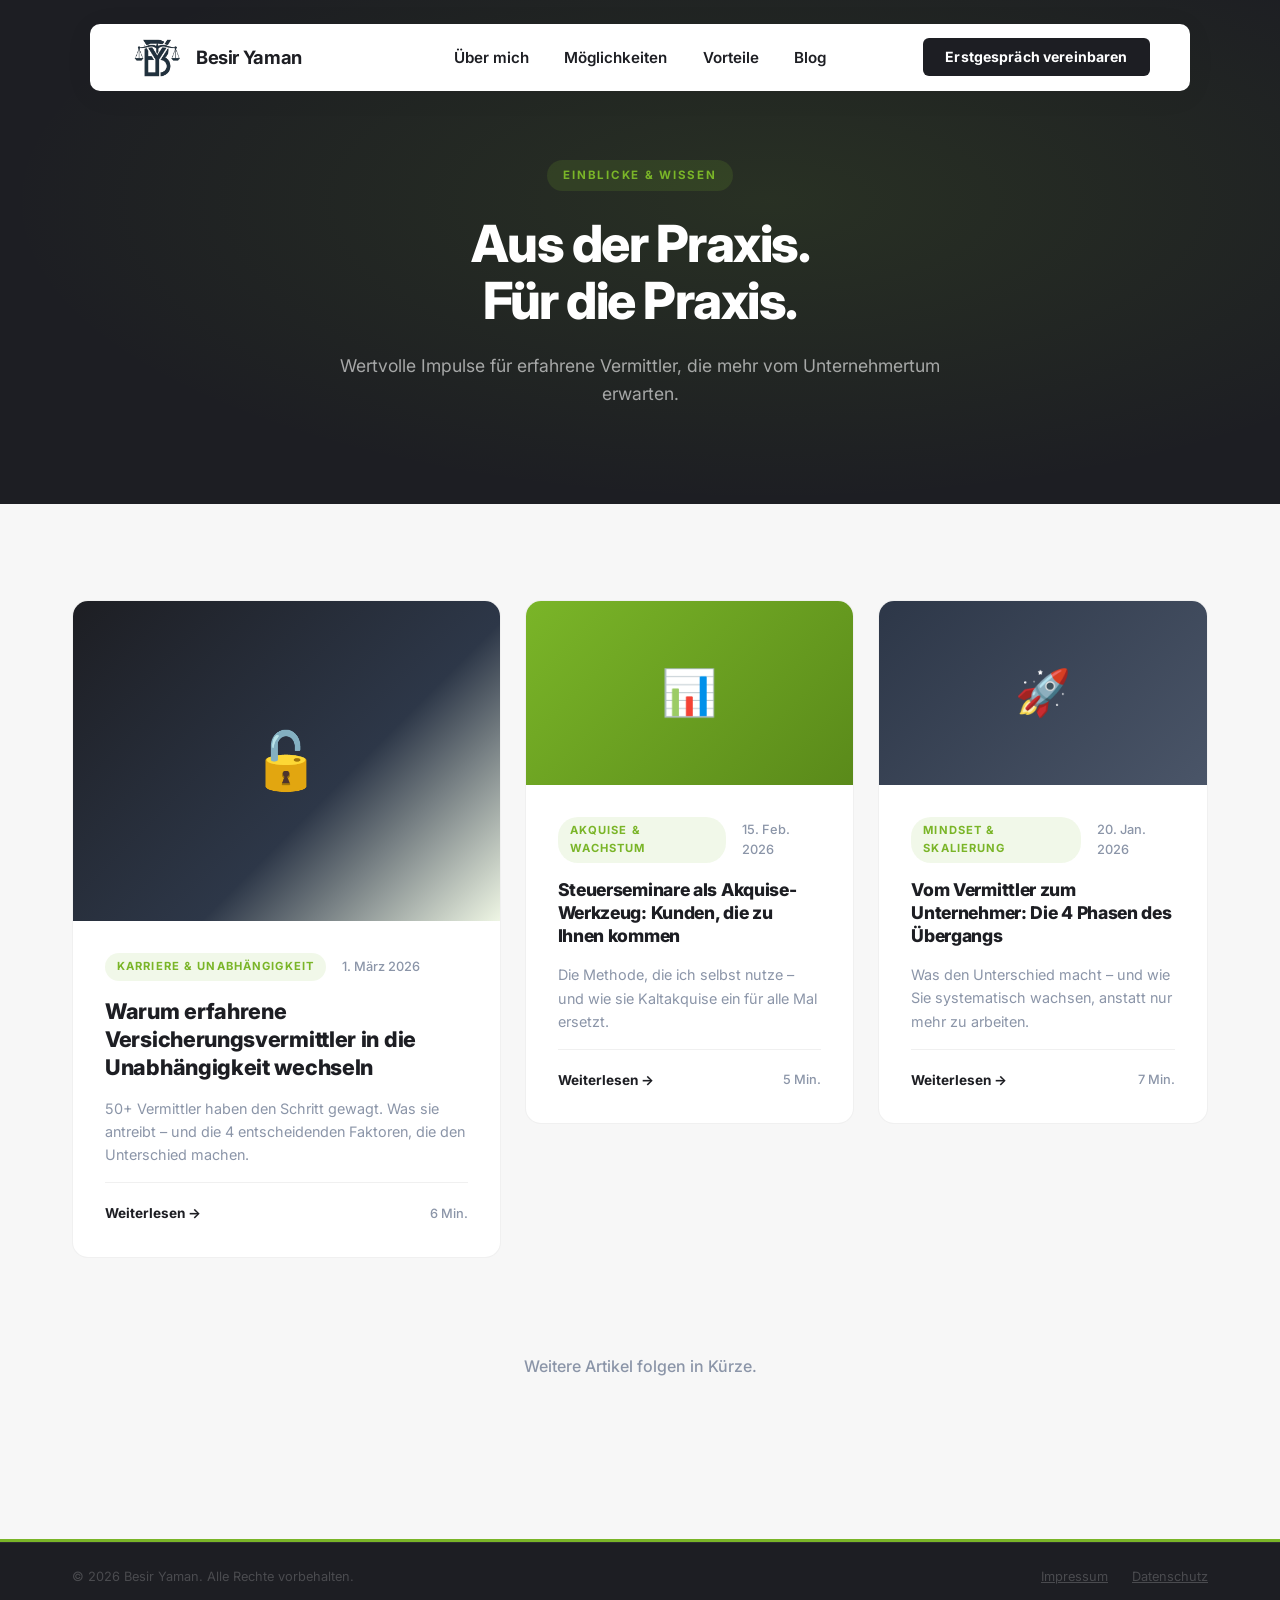
==== blog/index.html @ 7920d680 "Optimize Vorsprung section for mobile and add SEO metadata" ====
<!DOCTYPE html>
<html lang="de">

<head>
    <meta charset="UTF-8">
    <meta name="viewport" content="width=device-width, initial-scale=1.0">
    <title>Blog | Besir Yaman – Einblicke für Versicherungsvermittler</title>
    <meta name="description" content="Erfahren Sie, wie Sie als Versicherungsvermittler in die Unabhängigkeit wechseln, Steuerseminare zur Akquise nutzen und Ihr Geschäft skalieren.">
    <link rel="canonical" href="https://www.besiryaman-mentoring.de/blog/index.html">
    
    <!-- Open Graph -->
    <meta property="og:title" content="Blog | Besir Yaman – Einblicke für Versicherungsvermittler">
    <meta property="og:description" content="Praxisnahes Wissen für den Weg in die Unabhängigkeit.">
    <meta property="og:url" content="https://www.besiryaman-mentoring.de/blog/index.html">
    <meta property="og:type" content="website">

    <link rel="icon" type="image/png" href="../img/by-logo.png">
    <link rel="stylesheet" href="../css/style.css">
    <link rel="stylesheet" href="../css/blog.css">
    <link rel="preconnect" href="https://fonts.googleapis.com">
    <link rel="preconnect" href="https://fonts.gstatic.com" crossorigin>
    <link href="https://fonts.googleapis.com/css2?family=Inter:wght@300;400;500;600;700;800&display=swap" rel="stylesheet">
    
    <!-- Calendly -->
    <link href="https://assets.calendly.com/assets/external/widget.css" rel="stylesheet">
    <script src="https://assets.calendly.com/assets/external/widget.js" type="text/javascript" async></script>
</head>

<body class="blog-archive-page">

    <nav class="navbar">
        <a href="../index.html#hero" class="nav-brand">
            <img src="../img/by-cropped-logo.png" alt="BY Logo" class="nav-logo">
            <div class="nav-name">Besir Yaman</div>
        </a>
        <ul class="nav-links">
            <li><a href="../index.html#ueber-mich" class="nav-link">Über mich</a></li>
            <li><a href="../index.html#moeglichkeiten" class="nav-link">Möglichkeiten</a></li>
            <li><a href="../index.html#benefits" class="nav-link">Vorteile</a></li>
            <li><a href="index.html" class="nav-link active">Blog</a></li>
        </ul>
        <div class="nav-cta">
            <a href="" onclick="Calendly.initPopupWidget({url: 'https://calendly.com/YOUR_USERNAME/erstgesprach'}); return false;" class="nav-cta-btn">Erstgespräch vereinbaren</a>
        </div>
        <button class="nav-hamburger" aria-label="Menü öffnen" aria-expanded="false">
            <span></span><span></span><span></span>
        </button>
    </nav>

    <header class="article-hero" style="padding: 10rem 2rem 6rem;">
        <div class="article-hero-inner">
            <span class="article-tag">Einblicke & Wissen</span>
            <h1 class="article-hero-title">Aus der Praxis.<br>Für die Praxis.</h1>
            <p style="color: rgba(255,255,255,0.6); max-width: 600px; margin: 1.5rem auto 0; font-size: 1.1rem;">
                Wertvolle Impulse für erfahrene Vermittler, die mehr vom Unternehmertum erwarten.
            </p>
        </div>
    </header>

    <main class="blog-section" style="background: #f7f7f7; padding: 6rem 0 10rem;">
        <div class="blog-container">
            <div class="blog-grid">

                <!-- Article 1 — Featured -->
                <a href="warum-vermittler-unabhaengig-werden.html" class="blog-card featured">
                    <div class="blog-card-image-placeholder" style="background: linear-gradient(135deg, #1D1E23 0%, #2d3748 60%, #7ab52820 100%);">
                        <span style="font-size: 3.5rem;">🔓</span>
                    </div>
                    <div class="blog-card-body">
                        <div class="blog-card-meta">
                            <span class="blog-card-tag">Karriere &amp; Unabh&auml;ngigkeit</span>
                            <span class="blog-card-date">1. M&auml;rz 2026</span>
                        </div>
                        <h3 class="blog-card-title">Warum erfahrene Versicherungsvermittler in die Unabh&auml;ngigkeit wechseln</h3>
                        <p class="blog-card-excerpt">50+ Vermittler haben den Schritt gewagt. Was sie antreibt &ndash; und die 4 entscheidenden Faktoren, die den Unterschied machen.</p>
                        <div class="blog-card-footer">
                            <span class="blog-card-read-more">Weiterlesen &rarr;</span>
                            <span class="blog-card-read-time">6 Min.</span>
                        </div>
                    </div>
                </a>

                <!-- Article 2 -->
                <a href="steuerseminare-als-akquise-werkzeug.html" class="blog-card">
                    <div class="blog-card-image-placeholder" style="background: linear-gradient(135deg, #7ab528 0%, #5a8a1a 100%);">
                        <span style="font-size: 2.8rem;">📊</span>
                    </div>
                    <div class="blog-card-body">
                        <div class="blog-card-meta">
                            <span class="blog-card-tag">Akquise &amp; Wachstum</span>
                            <span class="blog-card-date">15. Feb. 2026</span>
                        </div>
                        <h3 class="blog-card-title">Steuerseminare als Akquise-Werkzeug: Kunden, die zu Ihnen kommen</h3>
                        <p class="blog-card-excerpt">Die Methode, die ich selbst nutze &ndash; und wie sie Kaltakquise ein f&uuml;r alle Mal ersetzt.</p>
                        <div class="blog-card-footer">
                            <span class="blog-card-read-more">Weiterlesen &rarr;</span>
                            <span class="blog-card-read-time">5 Min.</span>
                        </div>
                    </div>
                </a>

                <!-- Article 3 -->
                <a href="vom-vermittler-zum-unternehmer.html" class="blog-card">
                    <div class="blog-card-image-placeholder" style="background: linear-gradient(135deg, #2d3748 0%, #4a5568 100%);">
                        <span style="font-size: 2.8rem;">🚀</span>
                    </div>
                    <div class="blog-card-body">
                        <div class="blog-card-meta">
                            <span class="blog-card-tag">Mindset &amp; Skalierung</span>
                            <span class="blog-card-date">20. Jan. 2026</span>
                        </div>
                        <h3 class="blog-card-title">Vom Vermittler zum Unternehmer: Die 4 Phasen des &Uuml;bergangs</h3>
                        <p class="blog-card-excerpt">Was den Unterschied macht &ndash; und wie Sie systematisch wachsen, anstatt nur mehr zu arbeiten.</p>
                        <div class="blog-card-footer">
                            <span class="blog-card-read-more">Weiterlesen &rarr;</span>
                            <span class="blog-card-read-time">7 Min.</span>
                        </div>
                    </div>
                </a>

            </div>
            
            <div style="margin-top: 6rem; text-align: center;">
                <p style="color: var(--slate); font-weight: 500;">Weitere Artikel folgen in Kürze.</p>
            </div>
        </div>
    </main>

    <footer class="footer-wrapper">
        <div class="footer-bottom">
            <div class="footer-bottom-container">
                <p class="footer-copyright">&copy; 2026 Besir Yaman. Alle Rechte vorbehalten.</p>
                <div class="footer-legal">
                    <a href="../impressum.html">Impressum</a>
                    <a href="../datenschutz.html">Datenschutz</a>
                </div>
            </div>
        </div>
    </footer>

    <script>
        const hamburger = document.querySelector('.nav-hamburger');
        const navLinks = document.querySelector('.nav-links');
        const navCta = document.querySelector('.nav-cta');
        let menuOpen = false;

        hamburger.addEventListener('click', (e) => {
            e.stopPropagation();
            menuOpen = !menuOpen;
            navLinks.classList.toggle('nav-open', menuOpen);
            navCta.classList.toggle('nav-open', menuOpen);
            hamburger.classList.toggle('is-active', menuOpen);
            hamburger.setAttribute('aria-expanded', menuOpen);
        });

        document.addEventListener('click', (e) => {
            if (menuOpen && !document.querySelector('.navbar').contains(e.target)) {
                menuOpen = false;
                navLinks.classList.remove('nav-open');
                navCta.classList.remove('nav-open');
                hamburger.classList.remove('is-active');
                hamburger.setAttribute('aria-expanded', 'false');
            }
        });
    </script>
</body>

</html>
---- css/style.css ----
:root {
  /* Ken Keiper Colors */
  --color-bg: #F7F7F7;
  --color-bg-dark: #1D1E23;
  --color-text: #1d1e23;
  --color-text-light: #FFFFFF;
  --color-accent: #00c6b9;
  --color-accent-peach: #ffcea0;
  --color-dmf: #7ab528;

  /* Layout & Spacing */
  --nav-height: 80px;
  --container-width: 1200px;
  --section-padding: 8rem 0;

  /* Text */
  --slate: #8b95a8;
  --white: #f2f3f6;

  /* Typography Scale */
  --heading-xl: clamp(2.2rem, 4.5vw, 3.5rem);
  --heading-lg: clamp(1.5rem, 2.5vw, 2rem);

  /* Border Radius */
  --radius-sm: 6px;
  --radius-md: 10px;
  --radius-lg: 16px;

  /* Transitions */
  --transition-fast: 0.2s ease;
  --transition-base: 0.35s ease;
  --transition-slow: 0.6s cubic-bezier(0.2, 0.8, 0.2, 1);
}

html {
  scroll-behavior: smooth;
}

/* Signal Strip */
.signal-strip {
    background-color: #1D1E23;
    border-bottom: 1px solid rgba(122, 181, 40, 0.2);
    padding: 0.65rem 2rem;
    text-align: center;
}

.signal-strip-inner {
    display: flex;
    justify-content: center;
    align-items: center;
    flex-wrap: wrap;
    gap: 0.6rem 1rem;
    max-width: var(--container-width);
    margin: 0 auto;
}

.signal-item {
    font-size: 0.82rem;
    font-weight: 500;
    color: #7ab528;
    letter-spacing: 0.01em;
    white-space: nowrap;
}

.signal-item strong {
    font-weight: 800;
}

.signal-divider {
    color: rgba(122, 181, 40, 0.35);
    font-size: 0.9rem;
    line-height: 1;
}

@media (max-width: 600px) {
    .signal-divider {
        display: none;
    }

    .signal-strip-inner {
        gap: 0.4rem 1.5rem;
    }
}

* {
  margin: 0;
  padding: 0;
  box-sizing: border-box;
}

body {
  font-family: 'Inter', sans-serif;
  background: var(--color-bg);
  color: var(--color-text);
  line-height: 1.6;
  overflow-x: hidden;
}

/* Nav Foundation from Corporate */
.navbar {
  position: absolute;
  top: 1.5rem;
  left: 50%;
  transform: translateX(-50%);
  width: 90%;
  max-width: 1100px;
  z-index: 100;
  display: grid;
  grid-template-columns: 1fr auto 1fr;
  align-items: center;
  padding: 0.6rem 2.5rem;
  background: #FFFFFF;
  border-radius: var(--radius-md);
  box-shadow: 0 4px 30px rgba(0, 0, 0, 0.05);
}

.nav-brand {
    display: flex;
    align-items: center;
    gap: 0.8rem;
    text-decoration: none;
    color: inherit;
    transition: opacity var(--transition-fast);
}

.nav-brand:hover {
    opacity: 0.85;
}

.nav-logo {
    height: 56px; /* Slightly reduced for better balance */
    width: auto;
    object-fit: contain;
    margin: -4px 0; /* Adjusted margin to match new height */
}

.nav-name {
    font-size: 1.15rem;
    font-weight: 700;
    letter-spacing: -0.02em;
}

.nav-links {
    display: flex;
    align-items: center;
    gap: 2.2rem;
    list-style: none;
    justify-self: center;
}

.nav-cta {
    justify-self: end;
}

.nav-links a {
    font-size: 0.95rem;
    font-weight: 600;
    color: var(--color-bg-dark);
    text-decoration: none; /* Removed underline */
}

.nav-links a:hover {
    color: var(--color-dmf);
}

.nav-cta-btn {
    background-color: var(--color-bg-dark);
    color: #ffffff !important;
    padding: 0.65rem 1.4rem !important;
    border-radius: var(--radius-sm);
    font-size: 0.88rem;
    font-weight: 700;
    letter-spacing: 0.01em;
    transition: all var(--transition-fast);
    white-space: nowrap;
    text-decoration: none !important; /* Removed underline */
}

.nav-cta-btn:hover {
    background-color: var(--color-dmf);
    color: #ffffff !important;
    transform: translateY(-1px);
    box-shadow: 0 4px 12px rgba(122, 181, 40, 0.2);
}

/* Hamburger button — hidden on desktop */
.nav-hamburger {
    display: none;
    flex-direction: column;
    justify-content: center;
    gap: 5px;
    background: none;
    border: none;
    cursor: pointer;
    padding: 4px;
    z-index: 200;
}

.nav-hamburger span {
    display: block;
    width: 24px;
    height: 2px;
    background-color: var(--color-bg-dark);
    border-radius: 2px;
    transition: transform 0.3s ease, opacity 0.3s ease;
    transform-origin: center;
}

/* Animate to X when open */
.nav-hamburger.is-active span:nth-child(1) { transform: translateY(7px) rotate(45deg); }
.nav-hamburger.is-active span:nth-child(2) { opacity: 0; transform: scaleX(0); }
.nav-hamburger.is-active span:nth-child(3) { transform: translateY(-7px) rotate(-45deg); }

/* Tablet & Mobile nav — hamburger for screens up to 1024px */
@media (max-width: 1200px) {
    .navbar {
        position: fixed;
        top: 0;
        left: 0;
        right: 0;
        width: 100%;
        max-width: 100%;
        transform: none;
        border-radius: 0;
        padding: 0.9rem 1.5rem;
        z-index: 999;
        display: flex; /* Back to flex for mobile */
        justify-content: space-between;
    }

    .nav-brand {
        gap: 0.5rem;
    }

    .nav-logo {
        height: 72px; /* Super-sizing it on mobile */
        margin: -4px 0;
    }

    .nav-name {
        font-size: 1.3rem; /* Matching the scale */
    }

    .nav-hamburger {
        display: flex;
        position: relative;
        z-index: 1001;
    }

    .nav-links {
        display: none;
        position: absolute;
        top: 100%;
        left: 0;
        right: 0;
        background: #ffffff;
        flex-direction: column;
        align-items: center;
        gap: 0;
        padding: 1rem 1.5rem 0.5rem;
        box-shadow: 0 8px 24px rgba(0, 0, 0, 0.1);
        border-top: 1px solid rgba(0, 0, 0, 0.06);
    }

    .nav-links.nav-open {
        display: flex;
    }

    .nav-links li {
        width: 100%;
        text-align: center;
    }

    .nav-links a {
        display: block;
        padding: 1.25rem;
        width: 100%;
        border-bottom: 1px solid rgba(0, 0, 0, 0.03);
    }

    /* Move CTA into the menu on mobile */
    .nav-cta {
        display: none; /* Hide on mobile by default */
        width: 100%;
        justify-content: center;
        padding-top: 1rem;
        background: #ffffff;
        position: absolute;
        top: 100%;
        left: 0;
        right: 0;
        padding-bottom: 2rem;
        z-index: 998;
    }

    .nav-links.nav-open,
    .nav-links.nav-open + .nav-cta {
        display: flex;
    }

    .nav-links.nav-open {
        padding-bottom: 0;
        border-bottom: none;
    }

    .nav-cta a {
        width: 80%;
        text-align: center;
    }

    .nav-links li:last-child {
        padding-top: 1rem;
    }

    .nav-links a {
        display: block;
        padding: 0.85rem 0;
        font-size: 1.1rem;
        text-decoration: none;
    }

    .nav-cta-btn {
        display: block;
        text-align: center;
        padding: 0.9rem 1.4rem !important;
        width: 100%;
        background-color: var(--color-dmf) !important;
        color: #ffffff !important;
    }
}

/* Base Buttons */
.btn {
    display: inline-flex;
    align-items: center;
    justify-content: center;
    gap: 0.6rem;
    padding: 1rem 2.4rem;
    font-weight: 700; /* Made slightly bolder */
    font-size: 0.95rem;
    cursor: pointer;
    border: none;
    border-radius: var(--radius-sm);
    transition: all var(--transition-base);
    text-decoration: none; /* Remove underline */
    text-align: center;
}

.btn-primary {
    background-color: var(--color-bg-dark);
    color: var(--color-text-light) !important;
}

.btn-primary:hover {
    background-color: #333333;
    color: var(--color-text-light) !important;
    transform: translateY(-2px);
    box-shadow: 0 4px 12px rgba(0, 0, 0, 0.15);
}



/* Footer */
.footer-wrapper {
    font-family: 'Inter', sans-serif;
    background-color: var(--color-bg-dark);
    color: var(--color-text-light);
    border-top: 3px solid var(--color-dmf);
}

/* Main Footer Grid */
.footer-main {
    padding: 5rem 0 4rem;
}

.footer-main-container {
    max-width: var(--container-width);
    margin: 0 auto;
    padding: 0 2rem;
    display: grid;
    grid-template-columns: 2fr 1fr 1fr 1.4fr;
    gap: 4rem;
    align-items: flex-start;
}

/* Brand Column */
.footer-brand {
    display: flex;
    flex-direction: column;
    gap: 1rem;
}

.footer-brand-name {
    font-size: 1.2rem;
    font-weight: 800;
    color: #ffffff;
    letter-spacing: -0.02em;
}

.footer-brand-tagline {
    font-size: 0.9rem;
    color: rgba(255, 255, 255, 0.45);
    line-height: 1.6;
    max-width: 260px;
    margin-bottom: 0.5rem;
}

.footer-social-links {
    display: flex;
    flex-direction: row; /* Changed to row */
    gap: 1.2rem;
    margin-top: 1rem;
}

.footer-social-link {
    display: flex;
    align-items: center;
    justify-content: center;
    width: 38px;
    height: 38px;
    background: rgba(255, 255, 255, 0.05); /* Subtle circle background */
    border-radius: 50%;
    color: rgba(255, 255, 255, 0.5);
    transition: all var(--transition-fast);
}

.footer-social-link:hover {
    color: var(--color-dmf);
    background: rgba(255, 255, 255, 0.1);
    transform: translateY(-3px);
}

.footer-social-link svg {
    opacity: 0.9;
}

/* Nav Columns */
.footer-col-heading {
    font-size: 0.7rem;
    font-weight: 700;
    letter-spacing: 0.15em;
    text-transform: uppercase;
    color: rgba(255, 255, 255, 0.35);
    margin-bottom: 1.5rem;
}

.footer-col-links {
    display: flex;
    flex-direction: column;
    gap: 0.9rem;
    list-style: none;
    padding: 0;
    margin: 0;
}

.footer-col-links a {
    font-size: 0.9rem;
    color: rgba(255, 255, 255, 0.6);
    transition: color var(--transition-fast);
}

.footer-col-links a:hover {
    color: #ffffff;
}

/* Contact list with icons */
.footer-contact-list li {
    display: flex;
    align-items: center;
    gap: 0.6rem;
    color: rgba(255, 255, 255, 0.4);
}

.footer-contact-list svg {
    flex-shrink: 0;
    opacity: 0.5;
}

.footer-contact-list a {
    color: rgba(255, 255, 255, 0.6);
}

.footer-contact-list a:hover {
    color: var(--color-dmf);
}

/* Bottom Bar */
.footer-bottom {
    border-top: 1px solid rgba(255, 255, 255, 0.07);
    padding: 1.5rem 0;
}

.footer-bottom-container {
    max-width: var(--container-width);
    margin: 0 auto;
    padding: 0 2rem;
    display: flex;
    justify-content: space-between;
    align-items: center;
    gap: 1rem;
}

.footer-copyright {
    font-size: 0.8rem;
    color: rgba(255, 255, 255, 0.2);
}

.footer-legal {
    display: flex;
    gap: 1.5rem;
}

.footer-legal a {
    font-size: 0.8rem;
    color: rgba(255, 255, 255, 0.2);
    transition: color var(--transition-fast);
}

.footer-legal a:hover {
    color: rgba(255, 255, 255, 0.7);
}

/* Responsive */
@media (max-width: 992px) {
    .footer-main-container {
        grid-template-columns: 1fr 1fr;
        gap: 3rem;
    }

    .footer-brand {
        grid-column: span 2;
    }
}

@media (max-width: 640px) {
    .footer-main {
        padding: 2rem 0 1.5rem; /* Even tighter vertical padding */
    }

    .footer-main-container {
        grid-template-columns: 1fr;
        gap: 1.25rem; /* Further reduced gap */
        text-align: center;
    }

    .footer-col-redundant {
        display: none;
    }

    .footer-brand {
        grid-column: span 1;
        align-items: center;
        gap: 0.25rem; /* Minimal internal gap */
    }

    .footer-brand-tagline {
        max-width: none;
        margin-bottom: 0;
        font-size: 0.85rem; /* Slightly smaller tagline */
    }

    .footer-social-links {
        justify-content: center;
        gap: 0.8rem; /* Tighter icon gap */
        margin-top: 0.25rem;
    }

    .footer-contact-list {
        align-items: center;
        justify-content: center;
        gap: 0.4rem;
    }

    .footer-bottom {
        padding: 0.75rem 0; /* Minimal bottom bar */
    }

    .footer-bottom-container {
        flex-direction: column;
        text-align: center;
        gap: 0.4rem;
    }
}

/* Background Accents */
.image-accent {
    position: absolute;
    width: 100%;
    height: 100%;
    background: var(--color-accent);
    top: 20px;
    left: 20px;
    z-index: -1;
    border-radius: 8px;
    opacity: 0.1;
}
---- css/blog.css ----
/* ============================================================
   BLOG SECTION — Homepage Cards
   ============================================================ */

.blog-section {
    background-color: #f7f7f7;
    padding: var(--section-padding);
    overflow: hidden;
}

.blog-container {
    max-width: var(--container-width);
    margin: 0 auto;
    padding: 0 2rem;
}

/* Header */
.blog-header {
    display: flex;
    align-items: flex-end;
    justify-content: space-between;
    margin-bottom: 4rem;
    gap: 2rem;
    flex-wrap: wrap;
}

.blog-label {
    display: inline-block;
    font-size: 0.72rem;
    font-weight: 700;
    letter-spacing: 0.15em;
    text-transform: uppercase;
    color: var(--color-dmf);
    margin-bottom: 1rem;
}

.blog-title {
    font-size: var(--heading-xl);
    font-weight: 800;
    color: var(--color-bg-dark);
    letter-spacing: -1.5px;
    line-height: 1.1;
    margin: 0;
}

.blog-all-link {
    display: inline-flex;
    align-items: center;
    gap: 0.5rem;
    font-size: 0.9rem;
    font-weight: 700;
    color: var(--color-bg-dark);
    text-decoration: none;
    white-space: nowrap;
    border-bottom: 2px solid var(--color-dmf);
    padding-bottom: 2px;
    transition: color var(--transition-fast), gap var(--transition-fast);
}

.blog-all-link:hover {
    color: var(--color-dmf);
    gap: 0.9rem;
}

/* Cards Grid */
.blog-grid {
    display: grid;
    grid-template-columns: 1.3fr 1fr 1fr;
    gap: 1.5rem;
    align-items: start;
}

/* Individual Card */
.blog-card {
    background: #ffffff;
    border-radius: var(--radius-lg);
    overflow: hidden;
    display: flex;
    flex-direction: column;
    border: 1px solid rgba(0, 0, 0, 0.06);
    transition: transform var(--transition-base), box-shadow var(--transition-base);
    text-decoration: none;
    color: inherit;
}

.blog-card:hover {
    transform: translateY(-6px);
    box-shadow: 0 20px 50px rgba(0, 0, 0, 0.1);
}

/* Featured card (first) */
.blog-card.featured {
    grid-row: span 1;
}

.blog-card-image {
    width: 100%;
    aspect-ratio: 16/9;
    object-fit: cover;
    display: block;
    background: #e8e8e8;
}

/* Gradient placeholder when no image */
.blog-card-image-placeholder {
    width: 100%;
    aspect-ratio: 16/9;
    display: flex;
    align-items: center;
    justify-content: center;
    font-size: 2.5rem;
}

.blog-card.featured .blog-card-image-placeholder {
    aspect-ratio: 4/3;
}

.blog-card-body {
    padding: 2rem;
    display: flex;
    flex-direction: column;
    gap: 1rem;
    flex: 1;
}

.blog-card-meta {
    display: flex;
    align-items: center;
    gap: 1rem;
}

.blog-card-tag {
    font-size: 0.7rem;
    font-weight: 700;
    letter-spacing: 0.1em;
    text-transform: uppercase;
    color: var(--color-dmf);
    background: rgba(122, 181, 40, 0.1);
    padding: 0.3rem 0.75rem;
    border-radius: 20px;
}

.blog-card-date {
    font-size: 0.8rem;
    color: var(--slate);
    font-weight: 500;
}

.blog-card-title {
    font-size: 1.1rem;
    font-weight: 800;
    color: var(--color-bg-dark);
    line-height: 1.3;
    letter-spacing: -0.3px;
    margin: 0;
}

.blog-card.featured .blog-card-title {
    font-size: 1.35rem;
}

.blog-card-excerpt {
    font-size: 0.9rem;
    color: var(--slate);
    line-height: 1.6;
    margin: 0;
}

.blog-card-footer {
    display: flex;
    align-items: center;
    justify-content: space-between;
    margin-top: auto;
    padding-top: 1.25rem;
    border-top: 1px solid rgba(0, 0, 0, 0.06);
}

.blog-card-read-more {
    font-size: 0.85rem;
    font-weight: 700;
    color: var(--color-bg-dark);
    display: flex;
    align-items: center;
    gap: 0.4rem;
    transition: color var(--transition-fast), gap var(--transition-fast);
}

.blog-card:hover .blog-card-read-more {
    color: var(--color-dmf);
    gap: 0.7rem;
}

.blog-card-read-time {
    font-size: 0.8rem;
    color: var(--slate);
    font-weight: 500;
}

/* Responsive */
@media (max-width: 900px) {
    .blog-grid {
        grid-template-columns: 1fr 1fr;
    }

    .blog-card.featured {
        grid-column: span 2;
    }
}

@media (max-width: 600px) {
    .blog-section {
        padding: 5rem 0;
    }

    .blog-header {
        flex-direction: column;
        align-items: flex-start;
        gap: 1.5rem;
        margin-bottom: 2.5rem;
    }

    .blog-grid {
        grid-template-columns: 1fr;
    }

    .blog-card.featured {
        grid-column: span 1;
    }

    .blog-card-body {
        padding: 1.5rem;
    }
}


/* ============================================================
   BLOG ARTICLE PAGE
   ============================================================ */

.article-page {
    background-color: #f7f7f7;
    min-height: 100vh;
}

.article-hero {
    background-color: var(--color-bg-dark);
    padding: 10rem 2rem 5rem;
    text-align: center;
    position: relative;
    overflow: hidden;
}

.article-hero::before {
    content: '';
    position: absolute;
    inset: 0;
    background: radial-gradient(ellipse at 60% 40%, rgba(122, 181, 40, 0.12) 0%, transparent 70%);
    pointer-events: none;
}

.article-hero-inner {
    max-width: 800px;
    margin: 0 auto;
    position: relative;
    z-index: 1;
}

.article-tag {
    display: inline-block;
    font-size: 0.72rem;
    font-weight: 700;
    letter-spacing: 0.15em;
    text-transform: uppercase;
    color: var(--color-dmf);
    background: rgba(122, 181, 40, 0.15);
    padding: 0.4rem 1rem;
    border-radius: 20px;
    margin-bottom: 1.5rem;
}

.article-hero-title {
    font-size: clamp(2rem, 4vw, 3.2rem);
    font-weight: 800;
    color: #ffffff;
    letter-spacing: -1.5px;
    line-height: 1.1;
    margin-bottom: 1.5rem;
}

.article-hero-meta {
    display: flex;
    align-items: center;
    justify-content: center;
    gap: 1.5rem;
    color: rgba(255, 255, 255, 0.5);
    font-size: 0.85rem;
    font-weight: 500;
    flex-wrap: wrap;
}

.article-hero-meta span {
    display: flex;
    align-items: center;
    gap: 0.4rem;
}

.article-hero-meta .dot {
    width: 4px;
    height: 4px;
    border-radius: 50%;
    background: rgba(255, 255, 255, 0.2);
    display: inline-block;
}

.article-body {
    max-width: 740px;
    margin: 0 auto;
    padding: 5rem 2rem 8rem;
}

.article-body h2 {
    font-size: 1.6rem;
    font-weight: 800;
    color: var(--color-bg-dark);
    letter-spacing: -0.5px;
    margin: 3rem 0 1.25rem;
    line-height: 1.2;
}

.article-body h3 {
    font-size: 1.2rem;
    font-weight: 700;
    color: var(--color-bg-dark);
    margin: 2rem 0 0.75rem;
}

.article-body p {
    font-size: 1.05rem;
    color: #444;
    line-height: 1.85;
    margin-bottom: 1.5rem;
}

.article-body strong {
    color: var(--color-bg-dark);
    font-weight: 700;
}

.article-body ul, .article-body ol {
    margin: 1.5rem 0 1.5rem 1.5rem;
    display: flex;
    flex-direction: column;
    gap: 0.75rem;
}

.article-body li {
    font-size: 1.05rem;
    color: #444;
    line-height: 1.7;
}

.article-body blockquote {
    border-left: 4px solid var(--color-dmf);
    padding: 1.5rem 2rem;
    margin: 2.5rem 0;
    background: rgba(122, 181, 40, 0.05);
    border-radius: 0 var(--radius-md) var(--radius-md) 0;
    font-size: 1.15rem;
    font-weight: 600;
    color: var(--color-bg-dark);
    font-style: italic;
    line-height: 1.6;
}

.article-cta-box {
    background: var(--color-bg-dark);
    border-radius: var(--radius-lg);
    padding: 3rem;
    text-align: center;
    margin: 4rem 0 0;
    position: relative;
    overflow: hidden;
}

.article-cta-box::before {
    content: '';
    position: absolute;
    inset: 0;
    background: radial-gradient(ellipse at 50% 0%, rgba(122, 181, 40, 0.2) 0%, transparent 70%);
    pointer-events: none;
}

.article-cta-box h3 {
    font-size: 1.6rem;
    font-weight: 800;
    color: #ffffff;
    letter-spacing: -0.5px;
    margin-bottom: 0.75rem;
    position: relative;
}

.article-cta-box p {
    color: rgba(255, 255, 255, 0.6);
    margin-bottom: 2rem;
    font-size: 1rem;
    position: relative;
}

.article-cta-box .btn {
    position: relative;
    background: var(--color-dmf);
    color: #ffffff !important;
}

.article-cta-box .btn:hover {
    background: #8fd130;
    transform: translateY(-2px);
    box-shadow: 0 8px 20px rgba(122, 181, 40, 0.3);
}

.article-back-nav {
    max-width: 740px;
    margin: 0 auto;
    padding: 2rem 2rem 0;
}

.article-back-link {
    display: inline-flex;
    align-items: center;
    gap: 0.5rem;
    font-size: 0.9rem;
    font-weight: 600;
    color: var(--slate);
    text-decoration: none;
    transition: color var(--transition-fast), gap var(--transition-fast);
}

.article-back-link:hover {
    color: var(--color-bg-dark);
    gap: 0.8rem;
}

@media (max-width: 600px) {
    .article-hero {
        padding: 8rem 1.5rem 4rem;
        text-align: left;
    }

    .article-hero-meta {
        justify-content: flex-start;
    }

    .article-cta-box {
        padding: 2rem 1.5rem;
    }
}
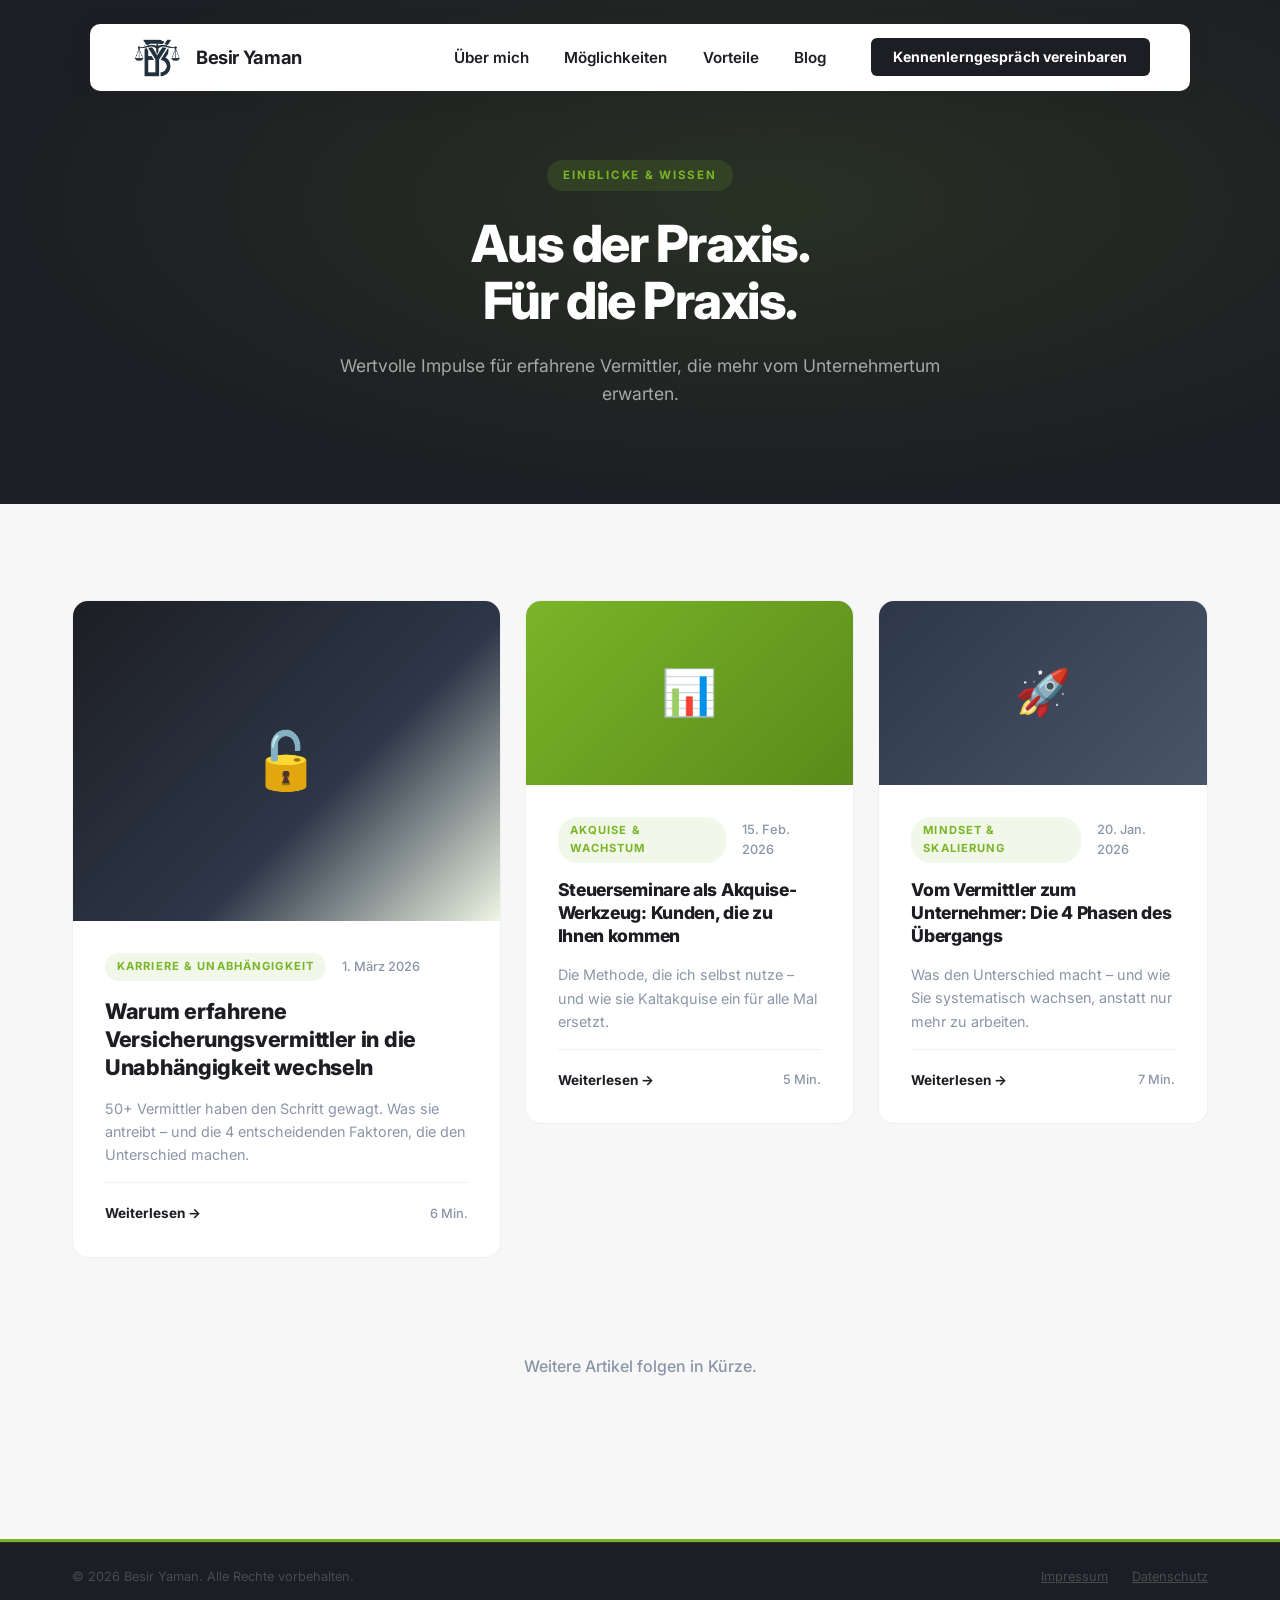
==== commit 85fcdf2d: "Final visual tweaks: professional portraits, navbar title color, and text updates" ====
--- a/blog/index.html
+++ b/blog/index.html
@@ -40,7 +40,7 @@
             <li><a href="index.html" class="nav-link active">Blog</a></li>
         </ul>
         <div class="nav-cta">
-            <a href="" onclick="Calendly.initPopupWidget({url: 'https://calendly.com/YOUR_USERNAME/erstgesprach'}); return false;" class="nav-cta-btn">Erstgespräch vereinbaren</a>
+            <a href="" onclick="Calendly.initPopupWidget({url: 'https://calendly.com/YOUR_USERNAME/erstgesprach'}); return false;" class="nav-cta-btn">Kennenlerngespräch vereinbaren</a>
         </div>
         <button class="nav-hamburger" aria-label="Menü öffnen" aria-expanded="false">
             <span></span><span></span><span></span>
--- a/css/style.css
+++ b/css/style.css
@@ -138,6 +138,16 @@
     font-size: 1.15rem;
     font-weight: 700;
     letter-spacing: -0.02em;
+    display: flex;
+    align-items: baseline;
+    gap: 0.5rem;
+}
+
+.nav-title {
+    font-size: 0.8rem;
+    font-weight: 500;
+    color: #000000;
+    opacity: 0.9;
 }
 
 .nav-links {
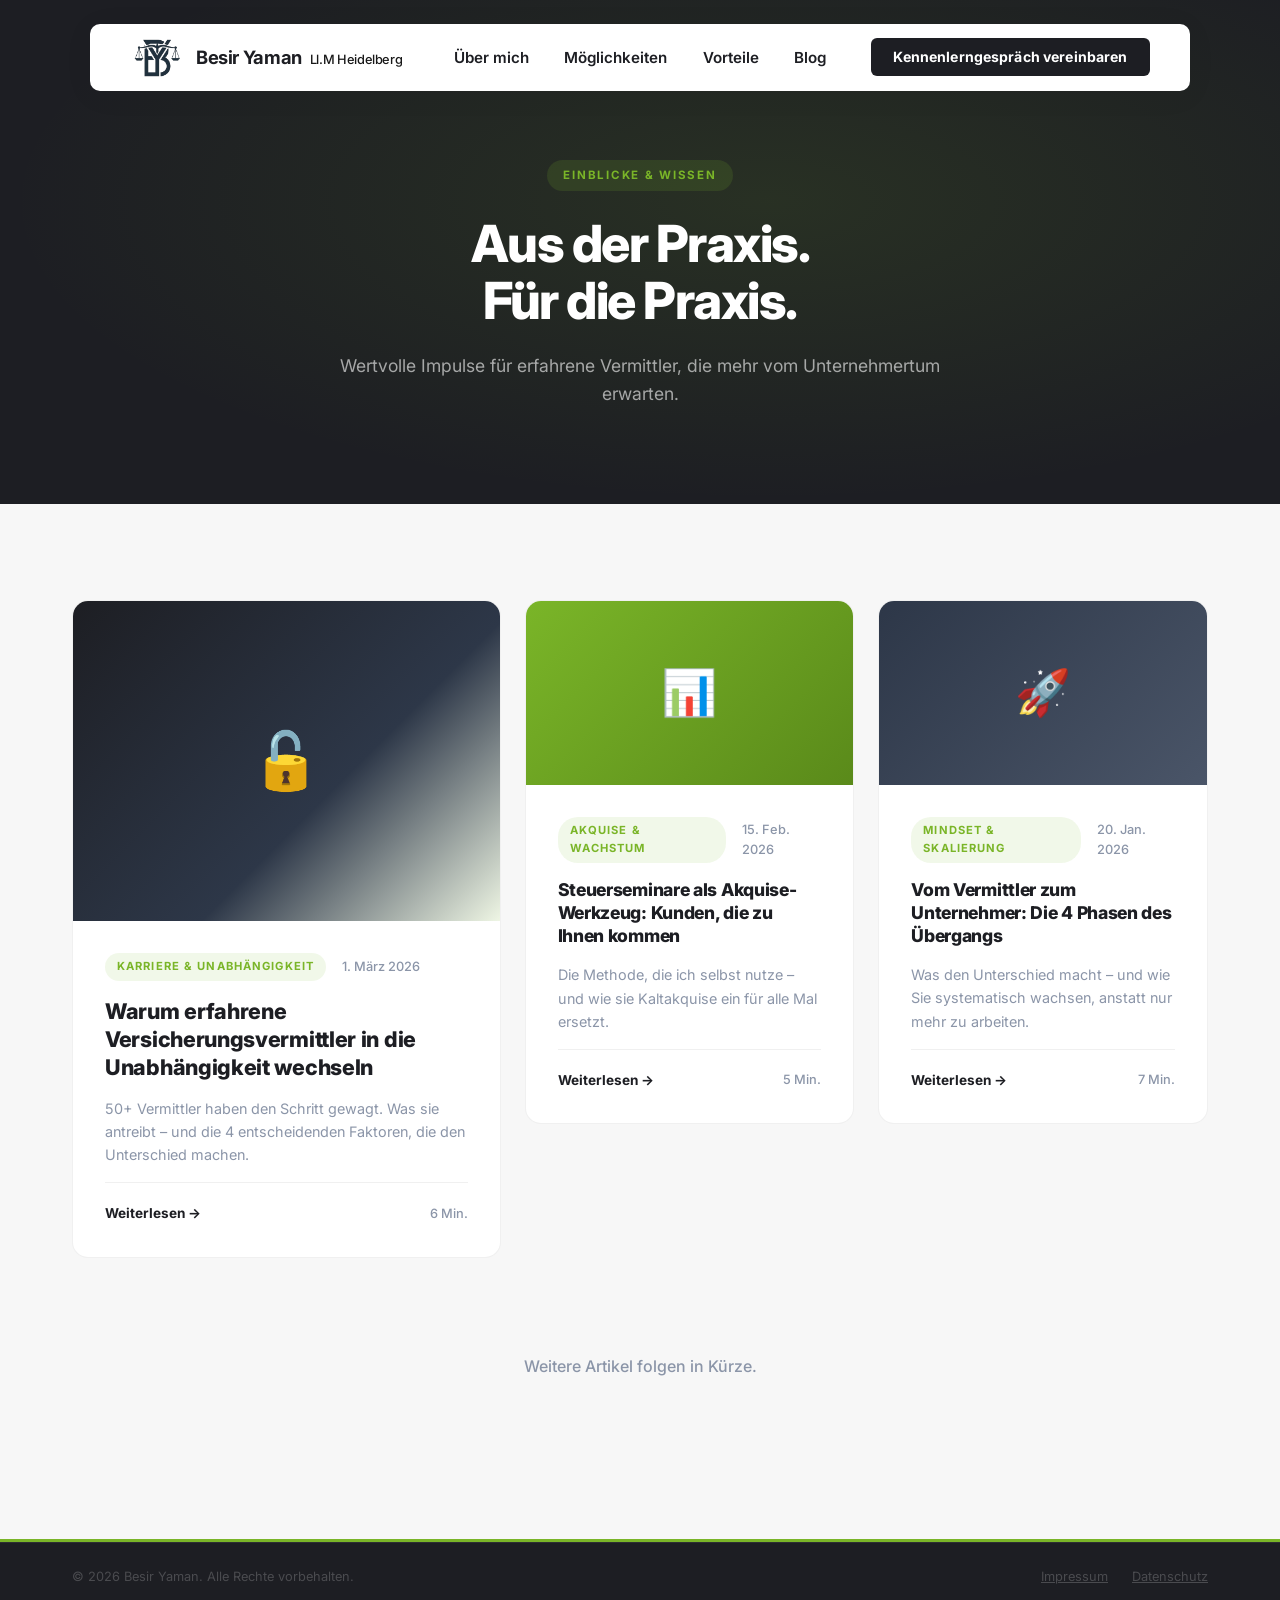
==== commit 498bb0ee: "Correct navbar title capitalization to Ll.M Heidelberg" ====
--- a/blog/index.html
+++ b/blog/index.html
@@ -31,7 +31,7 @@
     <nav class="navbar">
         <a href="../index.html#hero" class="nav-brand">
             <img src="../img/by-cropped-logo.png" alt="BY Logo" class="nav-logo">
-            <div class="nav-name">Besir Yaman</div>
+            <div class="nav-name">Besir Yaman <span class="nav-title">Ll.M Heidelberg</span></div>
         </a>
         <ul class="nav-links">
             <li><a href="../index.html#ueber-mich" class="nav-link">Über mich</a></li>
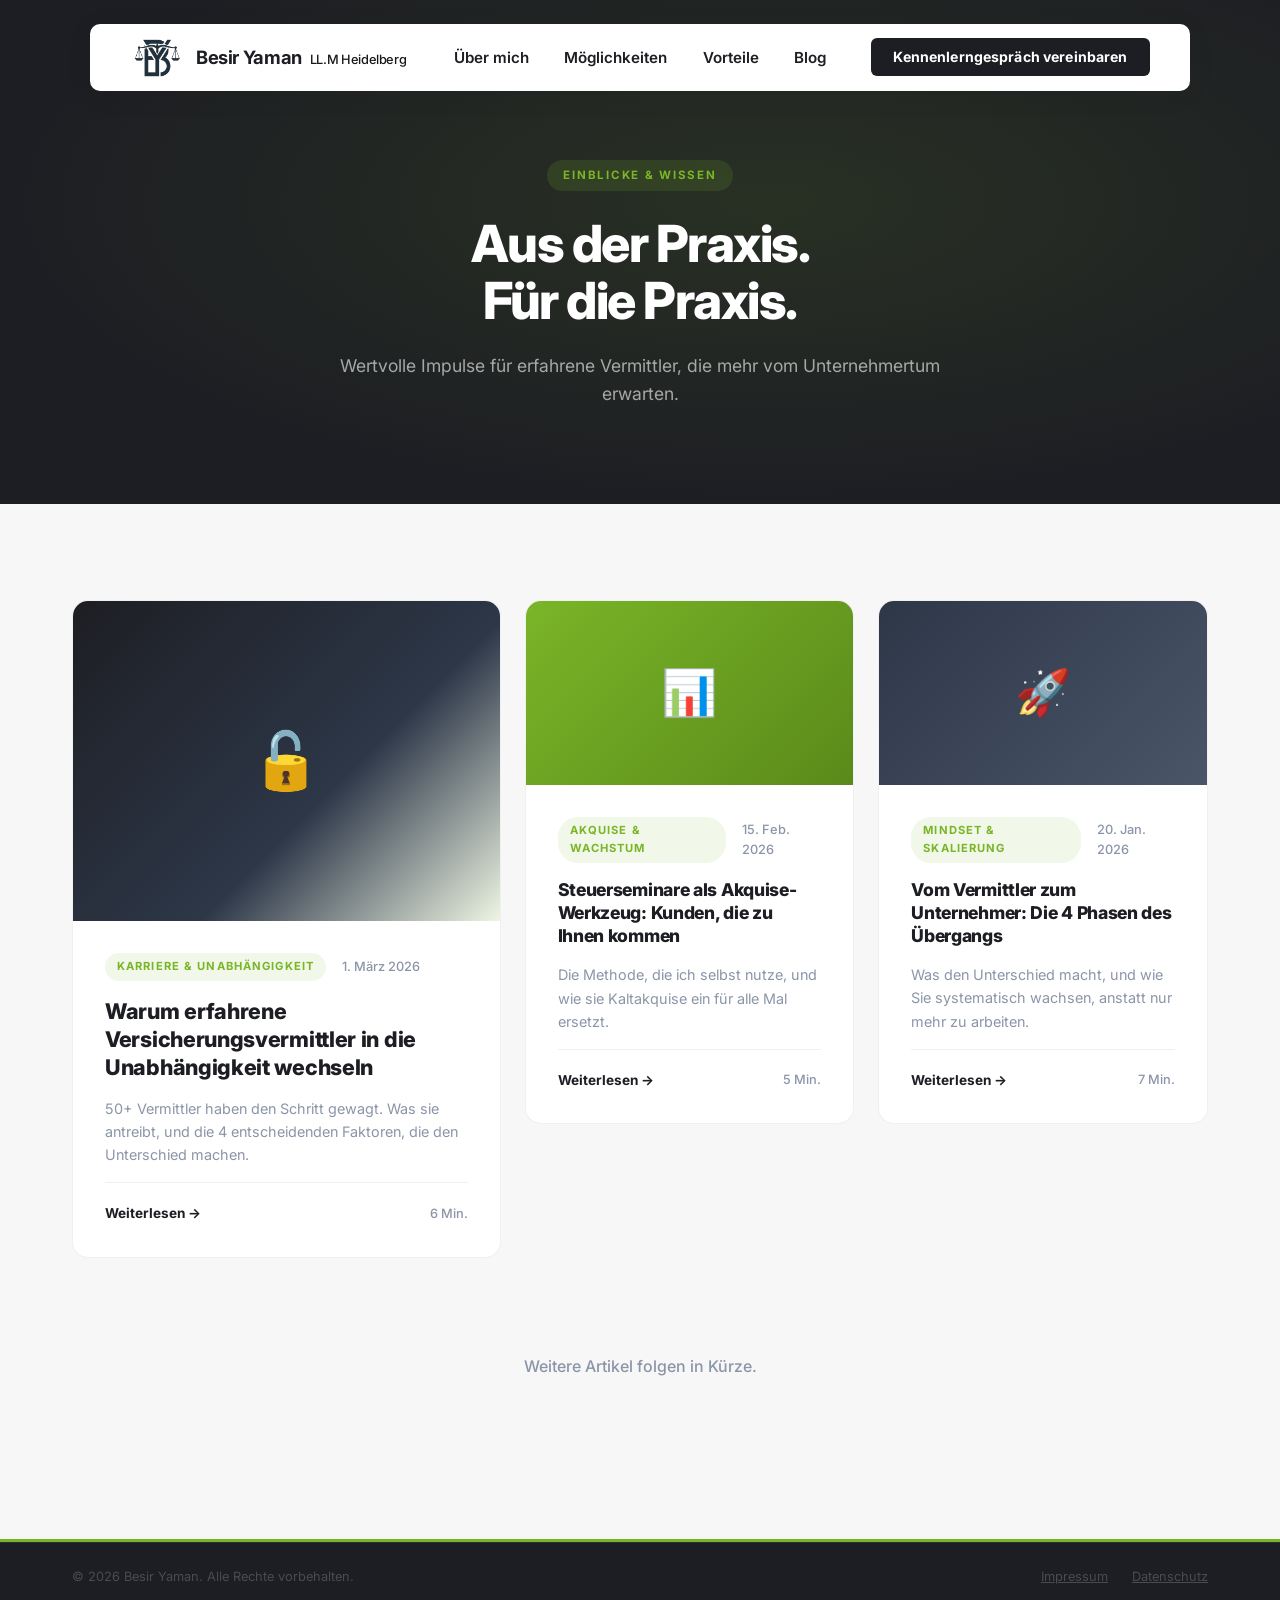
==== commit fc1a2ce1: "Fix text separators, Open Graph image, image dash filenames, footer info, and LL.M casing" ====
--- a/blog/index.html
+++ b/blog/index.html
@@ -4,12 +4,12 @@
 <head>
     <meta charset="UTF-8">
     <meta name="viewport" content="width=device-width, initial-scale=1.0">
-    <title>Blog | Besir Yaman – Einblicke für Versicherungsvermittler</title>
+    <title>Blog | Besir Yaman • Einblicke für Versicherungsvermittler</title>
     <meta name="description" content="Erfahren Sie, wie Sie als Versicherungsvermittler in die Unabhängigkeit wechseln, Steuerseminare zur Akquise nutzen und Ihr Geschäft skalieren.">
     <link rel="canonical" href="https://www.besiryaman-mentoring.de/blog/index.html">
     
     <!-- Open Graph -->
-    <meta property="og:title" content="Blog | Besir Yaman – Einblicke für Versicherungsvermittler">
+    <meta property="og:title" content="Blog | Besir Yaman • Einblicke für Versicherungsvermittler">
     <meta property="og:description" content="Praxisnahes Wissen für den Weg in die Unabhängigkeit.">
     <meta property="og:url" content="https://www.besiryaman-mentoring.de/blog/index.html">
     <meta property="og:type" content="website">
@@ -31,7 +31,7 @@
     <nav class="navbar">
         <a href="../index.html#hero" class="nav-brand">
             <img src="../img/by-cropped-logo.png" alt="BY Logo" class="nav-logo">
-            <div class="nav-name">Besir Yaman <span class="nav-title">Ll.M Heidelberg</span></div>
+            <div class="nav-name">Besir Yaman <span class="nav-title">LL.M Heidelberg</span></div>
         </a>
         <ul class="nav-links">
             <li><a href="../index.html#ueber-mich" class="nav-link">Über mich</a></li>
@@ -61,7 +61,7 @@
         <div class="blog-container">
             <div class="blog-grid">
 
-                <!-- Article 1 — Featured -->
+                <!-- Article 1 • Featured -->
                 <a href="warum-vermittler-unabhaengig-werden.html" class="blog-card featured">
                     <div class="blog-card-image-placeholder" style="background: linear-gradient(135deg, #1D1E23 0%, #2d3748 60%, #7ab52820 100%);">
                         <span style="font-size: 3.5rem;">🔓</span>
@@ -72,7 +72,7 @@
                             <span class="blog-card-date">1. M&auml;rz 2026</span>
                         </div>
                         <h3 class="blog-card-title">Warum erfahrene Versicherungsvermittler in die Unabh&auml;ngigkeit wechseln</h3>
-                        <p class="blog-card-excerpt">50+ Vermittler haben den Schritt gewagt. Was sie antreibt &ndash; und die 4 entscheidenden Faktoren, die den Unterschied machen.</p>
+                        <p class="blog-card-excerpt">50+ Vermittler haben den Schritt gewagt. Was sie antreibt, und die 4 entscheidenden Faktoren, die den Unterschied machen.</p>
                         <div class="blog-card-footer">
                             <span class="blog-card-read-more">Weiterlesen &rarr;</span>
                             <span class="blog-card-read-time">6 Min.</span>
@@ -91,7 +91,7 @@
                             <span class="blog-card-date">15. Feb. 2026</span>
                         </div>
                         <h3 class="blog-card-title">Steuerseminare als Akquise-Werkzeug: Kunden, die zu Ihnen kommen</h3>
-                        <p class="blog-card-excerpt">Die Methode, die ich selbst nutze &ndash; und wie sie Kaltakquise ein f&uuml;r alle Mal ersetzt.</p>
+                        <p class="blog-card-excerpt">Die Methode, die ich selbst nutze, und wie sie Kaltakquise ein f&uuml;r alle Mal ersetzt.</p>
                         <div class="blog-card-footer">
                             <span class="blog-card-read-more">Weiterlesen &rarr;</span>
                             <span class="blog-card-read-time">5 Min.</span>
@@ -110,7 +110,7 @@
                             <span class="blog-card-date">20. Jan. 2026</span>
                         </div>
                         <h3 class="blog-card-title">Vom Vermittler zum Unternehmer: Die 4 Phasen des &Uuml;bergangs</h3>
-                        <p class="blog-card-excerpt">Was den Unterschied macht &ndash; und wie Sie systematisch wachsen, anstatt nur mehr zu arbeiten.</p>
+                        <p class="blog-card-excerpt">Was den Unterschied macht, und wie Sie systematisch wachsen, anstatt nur mehr zu arbeiten.</p>
                         <div class="blog-card-footer">
                             <span class="blog-card-read-more">Weiterlesen &rarr;</span>
                             <span class="blog-card-read-time">7 Min.</span>
--- a/css/style.css
+++ b/css/style.css
@@ -150,6 +150,10 @@
     opacity: 0.9;
 }
 
+.nav-menu-mobile {
+    display: contents;
+}
+
 .nav-links {
     display: flex;
     align-items: center;
@@ -257,85 +261,56 @@
         z-index: 1001;
     }
 
-    .nav-links {
+    .nav-menu-mobile {
         display: none;
+        flex-direction: column;
         position: absolute;
         top: 100%;
         left: 0;
         right: 0;
         background: #ffffff;
+        box-shadow: 0 15px 30px rgba(0, 0, 0, 0.1);
+        z-index: 1000;
+        border-top: 1px solid rgba(0, 0, 0, 0.05);
+    }
+
+    .nav-menu-mobile.nav-open {
+        display: flex;
+    }
+
+    .nav-links {
+        display: flex;
         flex-direction: column;
-        align-items: center;
+        width: 100%;
+        padding: 1rem 0 0;
         gap: 0;
-        padding: 1rem 1.5rem 0.5rem;
-        box-shadow: 0 8px 24px rgba(0, 0, 0, 0.1);
-        border-top: 1px solid rgba(0, 0, 0, 0.06);
-    }
-
-    .nav-links.nav-open {
-        display: flex;
     }
 
     .nav-links li {
         width: 100%;
-        text-align: center;
+        border-bottom: 1px solid rgba(0, 0, 0, 0.03);
     }
 
     .nav-links a {
         display: block;
-        padding: 1.25rem;
+        padding: 1.2rem;
+        text-align: center;
         width: 100%;
-        border-bottom: 1px solid rgba(0, 0, 0, 0.03);
-    }
-
-    /* Move CTA into the menu on mobile */
+        font-size: 1.1rem;
+    }
+
     .nav-cta {
-        display: none; /* Hide on mobile by default */
+        display: flex;
         width: 100%;
+        padding: 1.5rem;
         justify-content: center;
-        padding-top: 1rem;
-        background: #ffffff;
-        position: absolute;
-        top: 100%;
-        left: 0;
-        right: 0;
-        padding-bottom: 2rem;
-        z-index: 998;
-    }
-
-    .nav-links.nav-open,
-    .nav-links.nav-open + .nav-cta {
-        display: flex;
-    }
-
-    .nav-links.nav-open {
-        padding-bottom: 0;
-        border-bottom: none;
-    }
-
-    .nav-cta a {
-        width: 80%;
+        background: #fcfcfc;
+    }
+
+    .nav-cta-btn {
+        width: 90%;
         text-align: center;
-    }
-
-    .nav-links li:last-child {
-        padding-top: 1rem;
-    }
-
-    .nav-links a {
-        display: block;
-        padding: 0.85rem 0;
-        font-size: 1.1rem;
-        text-decoration: none;
-    }
-
-    .nav-cta-btn {
-        display: block;
-        text-align: center;
-        padding: 0.9rem 1.4rem !important;
-        width: 100%;
         background-color: var(--color-dmf) !important;
-        color: #ffffff !important;
     }
 }
 
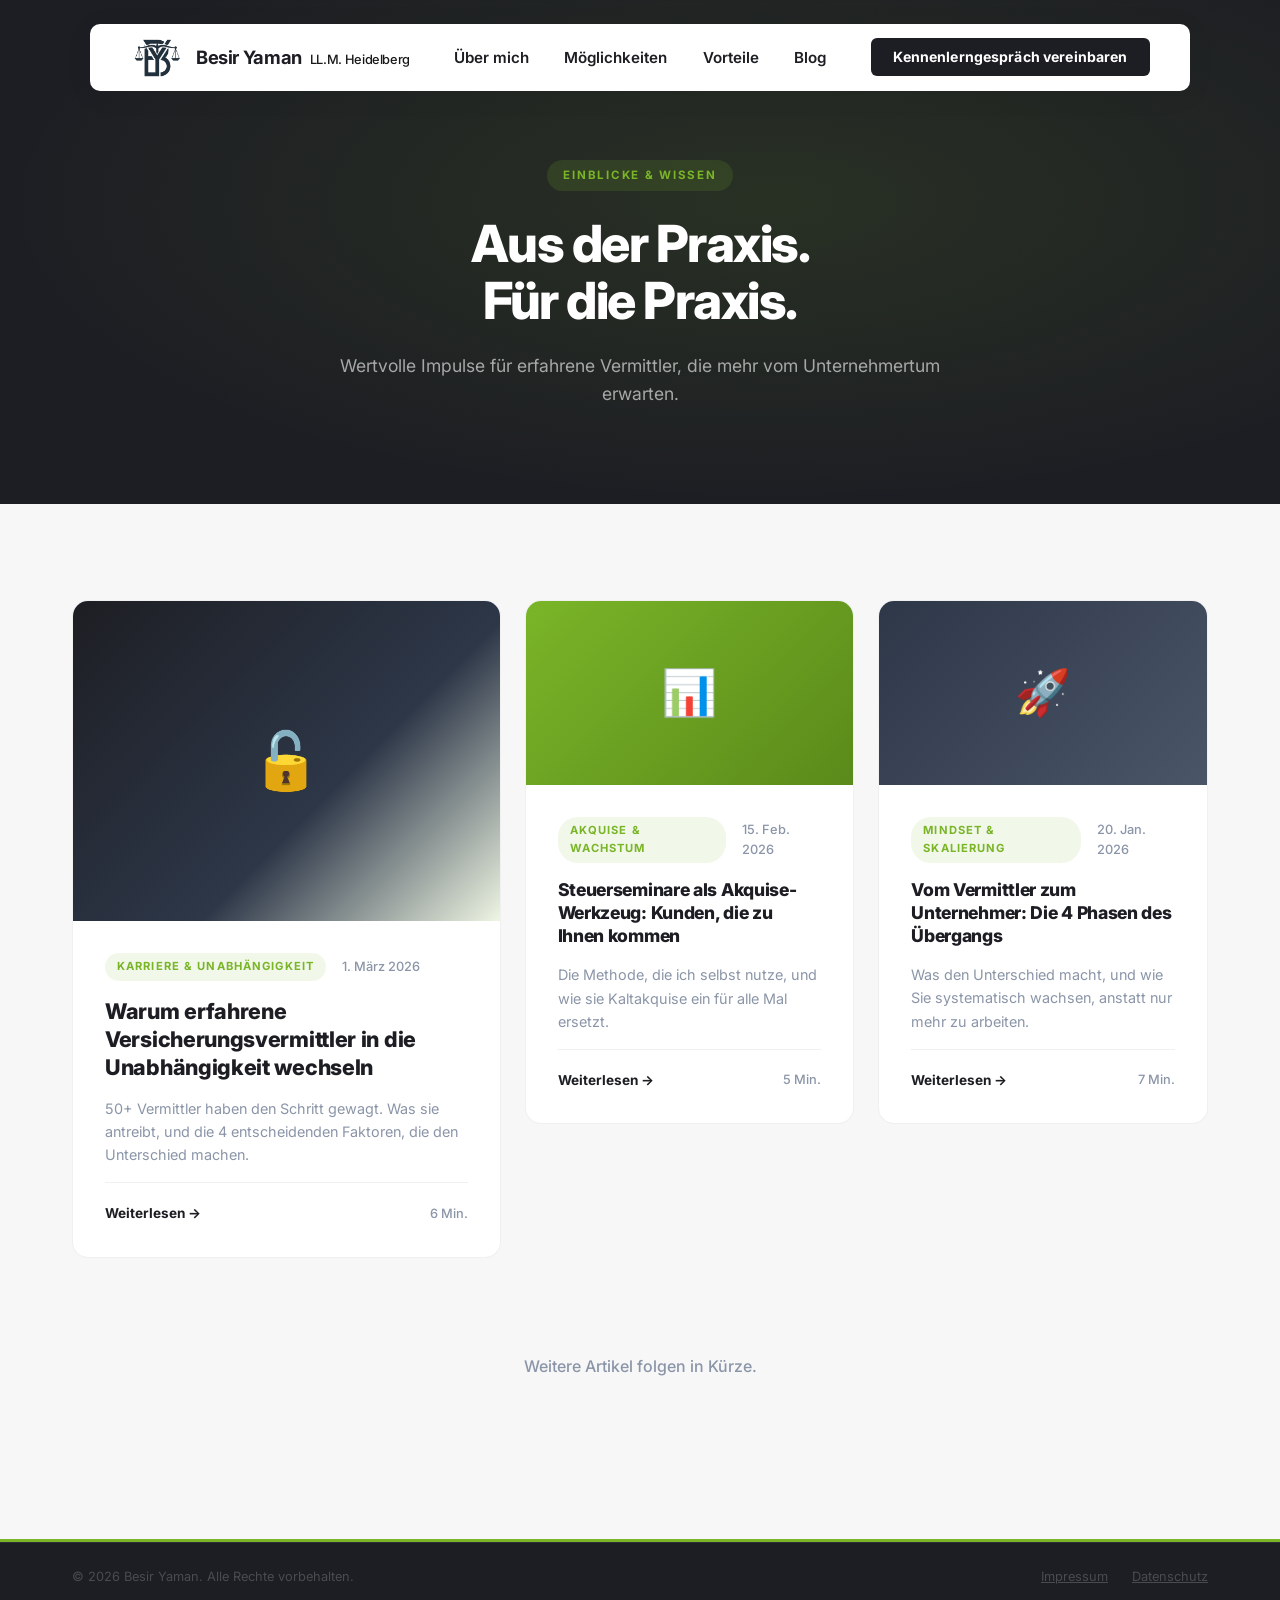
==== commit c3dbcaba: "Update navbar title to LL.M. and remove contact section from footer (clean push)" ====
--- a/blog/index.html
+++ b/blog/index.html
@@ -31,7 +31,7 @@
     <nav class="navbar">
         <a href="../index.html#hero" class="nav-brand">
             <img src="../img/by-cropped-logo.png" alt="BY Logo" class="nav-logo">
-            <div class="nav-name">Besir Yaman <span class="nav-title">LL.M Heidelberg</span></div>
+            <div class="nav-name">Besir Yaman <span class="nav-title">LL.M. Heidelberg</span></div>
         </a>
         <ul class="nav-links">
             <li><a href="../index.html#ueber-mich" class="nav-link">Über mich</a></li>
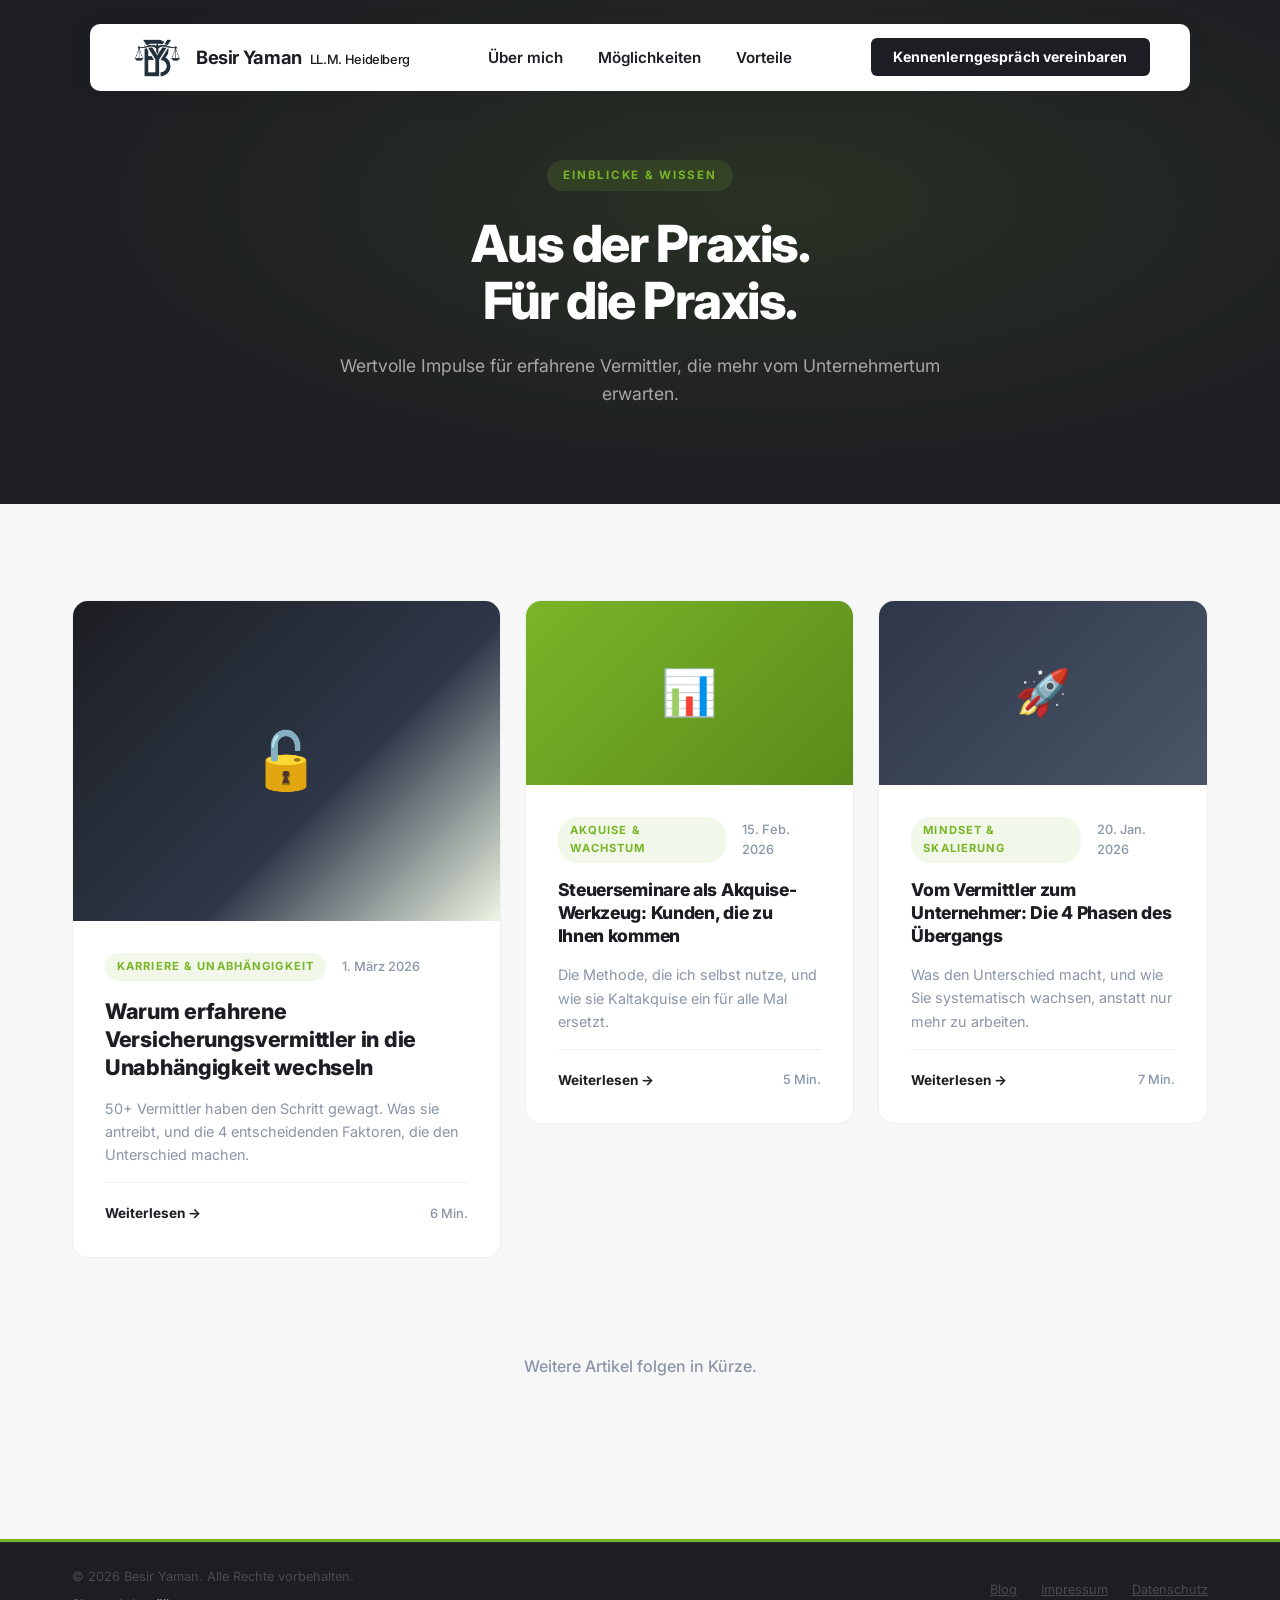
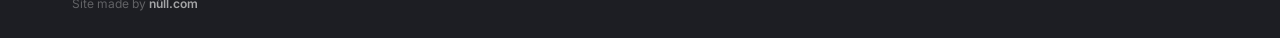
==== commit a26ef521: "Update footer links, add nüll.com attribution, and move Blog link to footer" ====
--- a/blog/index.html
+++ b/blog/index.html
@@ -21,9 +21,6 @@
     <link rel="preconnect" href="https://fonts.gstatic.com" crossorigin>
     <link href="https://fonts.googleapis.com/css2?family=Inter:wght@300;400;500;600;700;800&display=swap" rel="stylesheet">
     
-    <!-- Calendly -->
-    <link href="https://assets.calendly.com/assets/external/widget.css" rel="stylesheet">
-    <script src="https://assets.calendly.com/assets/external/widget.js" type="text/javascript" async></script>
 </head>
 
 <body class="blog-archive-page">
@@ -37,10 +34,9 @@
             <li><a href="../index.html#ueber-mich" class="nav-link">Über mich</a></li>
             <li><a href="../index.html#moeglichkeiten" class="nav-link">Möglichkeiten</a></li>
             <li><a href="../index.html#benefits" class="nav-link">Vorteile</a></li>
-            <li><a href="index.html" class="nav-link active">Blog</a></li>
         </ul>
         <div class="nav-cta">
-            <a href="" onclick="Calendly.initPopupWidget({url: 'https://calendly.com/YOUR_USERNAME/erstgesprach'}); return false;" class="nav-cta-btn">Kennenlerngespräch vereinbaren</a>
+            <a href="https://wa.me/4917622366342?text=Hallo%20Besir%2C%20ich%20w%C3%BCrde%20dich%20gerne%20kennenlernen.%20Wann%20passt%20es%20dir%20am%20besten%3F" target="_blank" class="nav-cta-btn">Kennenlerngespräch vereinbaren</a>
         </div>
         <button class="nav-hamburger" aria-label="Menü öffnen" aria-expanded="false">
             <span></span><span></span><span></span>
@@ -129,8 +125,12 @@
     <footer class="footer-wrapper">
         <div class="footer-bottom">
             <div class="footer-bottom-container">
-                <p class="footer-copyright">&copy; 2026 Besir Yaman. Alle Rechte vorbehalten.</p>
+                <p class="footer-copyright">
+                    &copy; 2026 Besir Yaman. Alle Rechte vorbehalten.<br>
+                    <a href="https://nüll.com" target="_blank" style="color: rgba(255,255,255,0.3); text-decoration: none; font-size: 0.75rem; margin-top: 6px; display: inline-block;">Site made by <span style="color: rgba(255,255,255,0.6); font-weight: 600;">nüll.com</span></a>
+                </p>
                 <div class="footer-legal">
+                    <a href="index.html">Blog</a>
                     <a href="../impressum.html">Impressum</a>
                     <a href="../datenschutz.html">Datenschutz</a>
                 </div>
